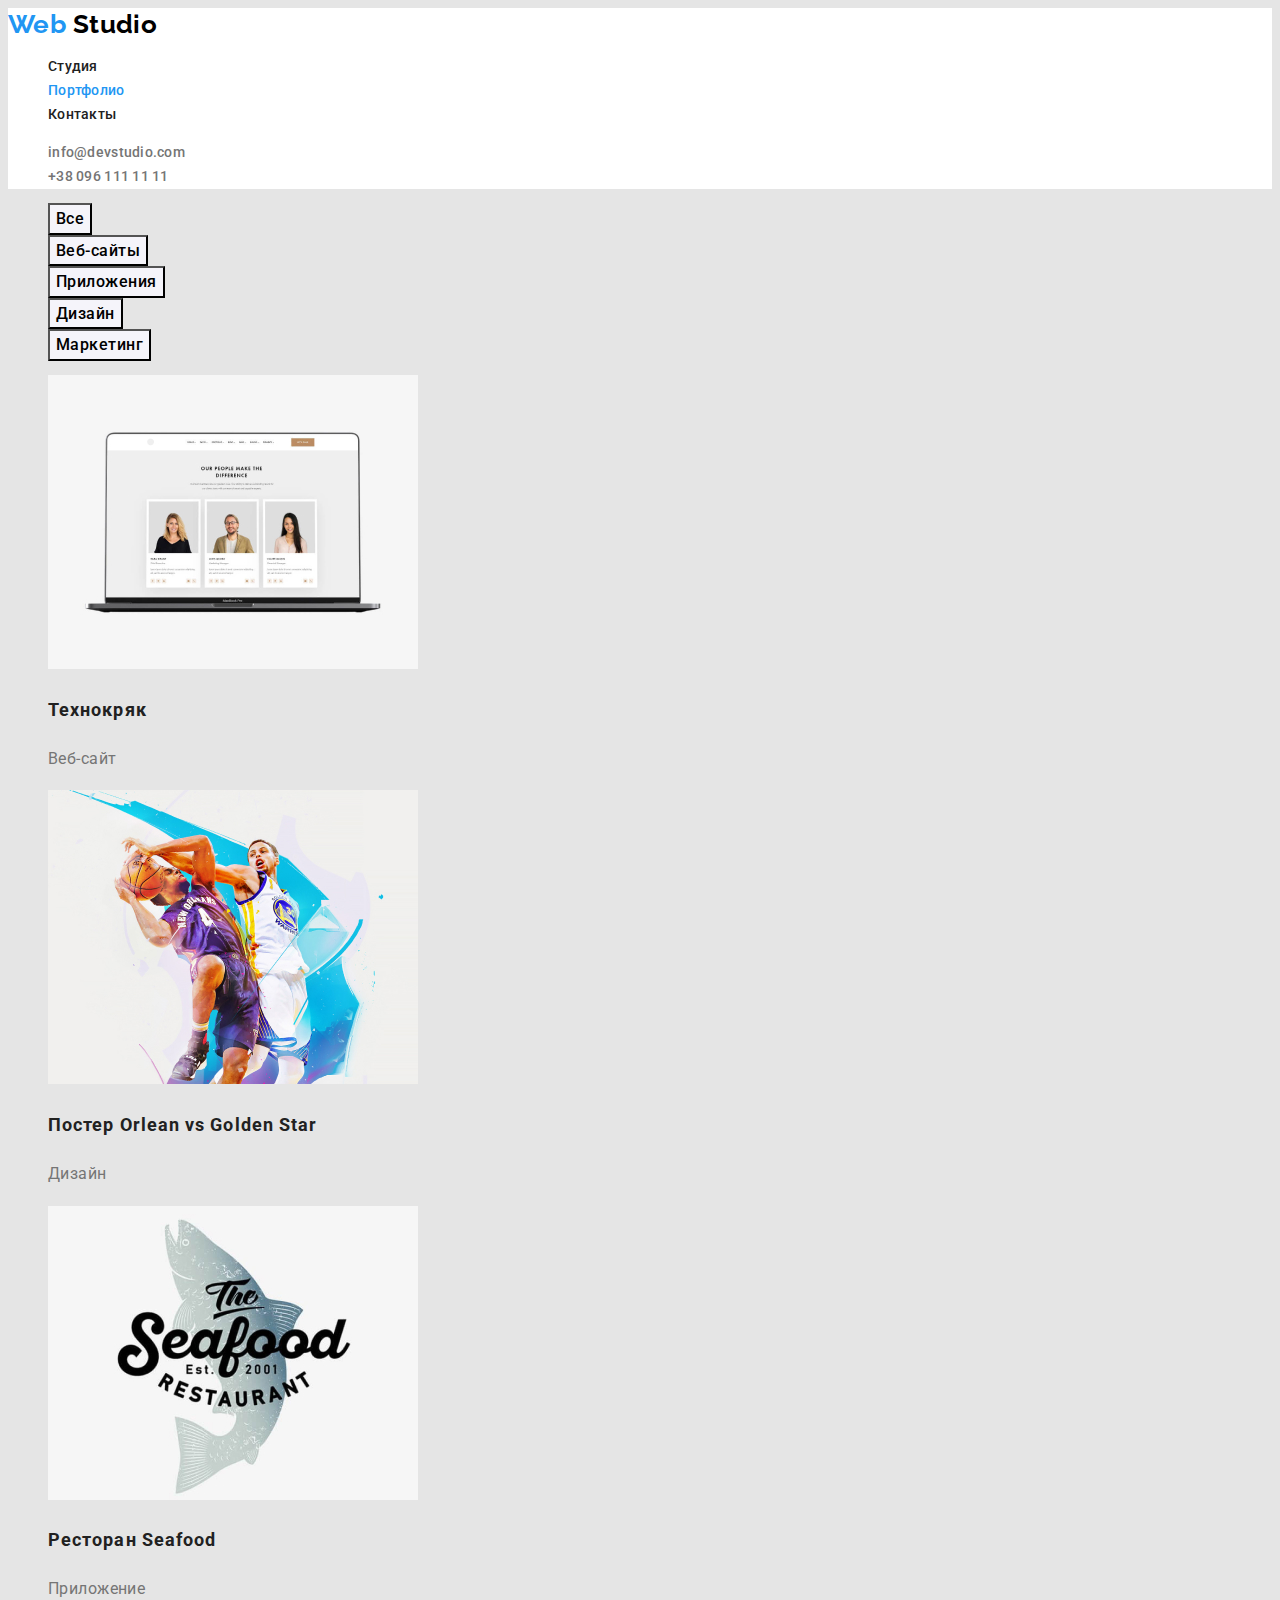
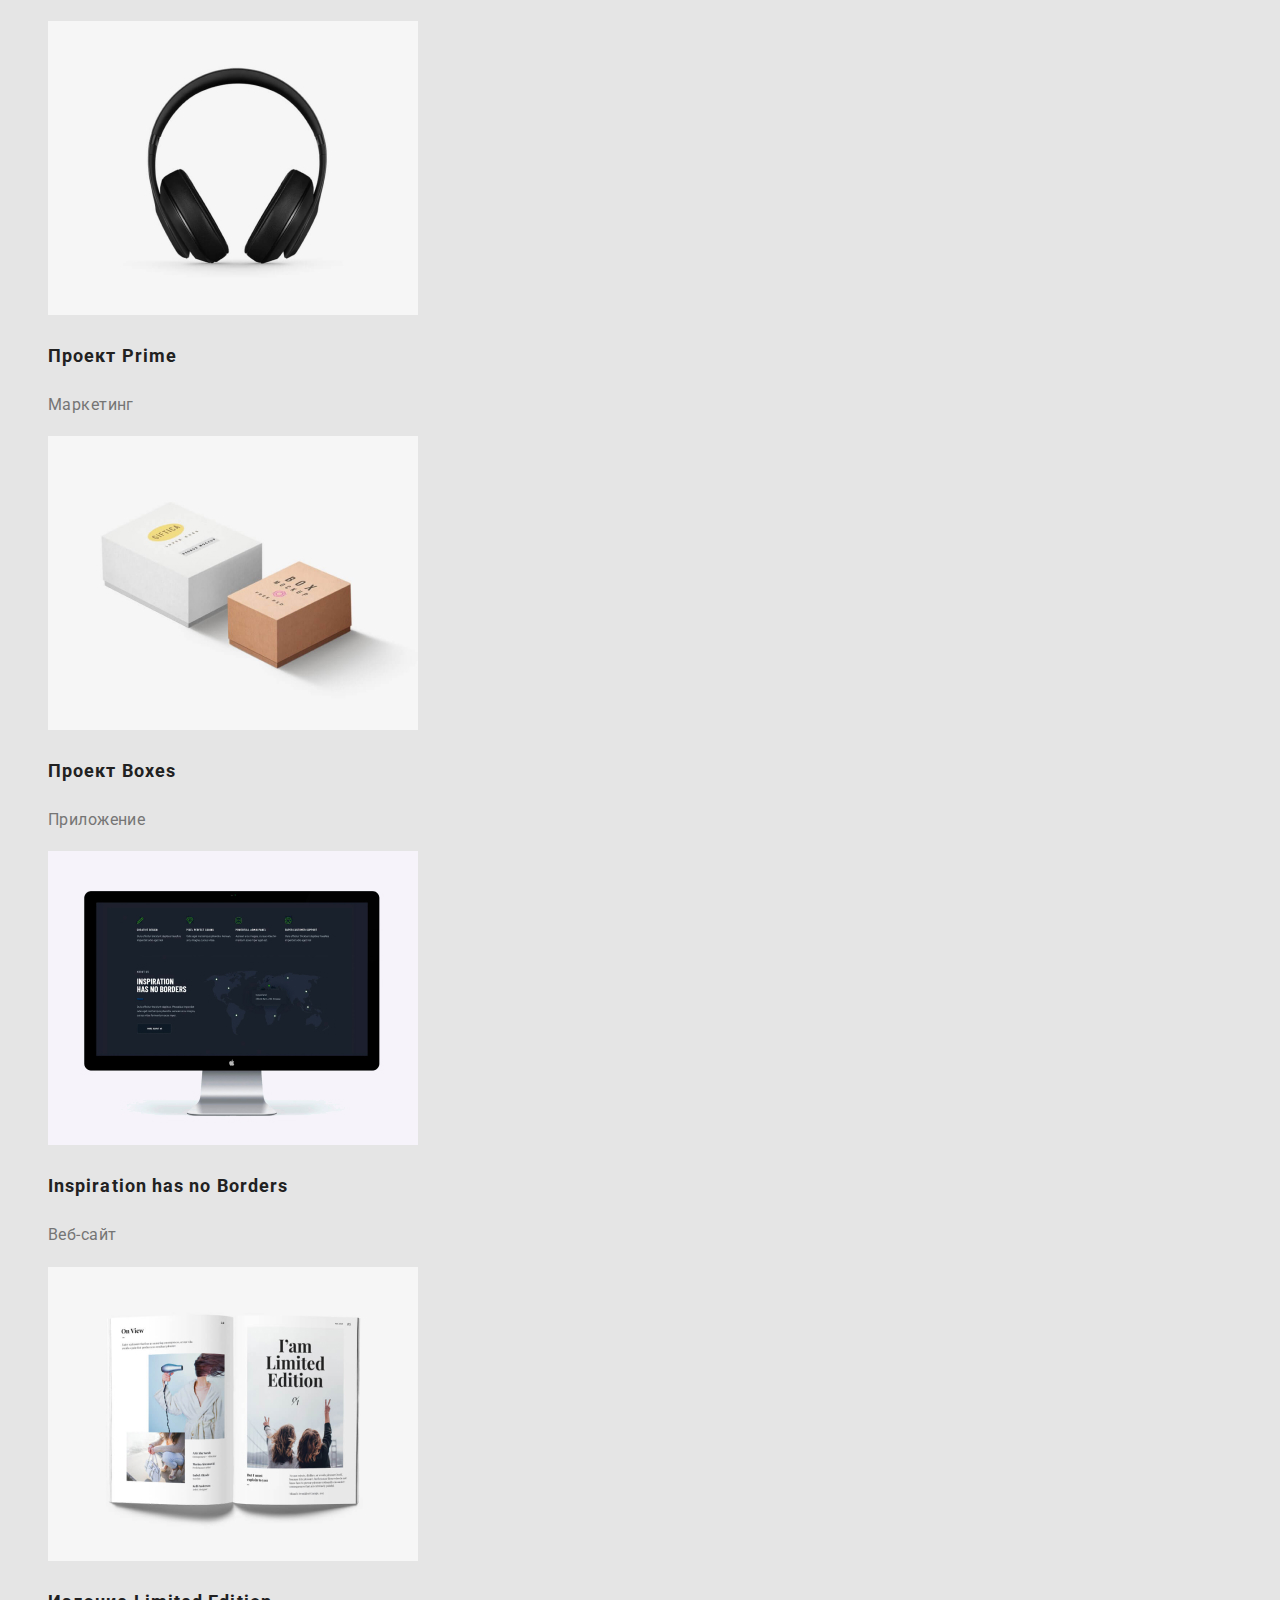
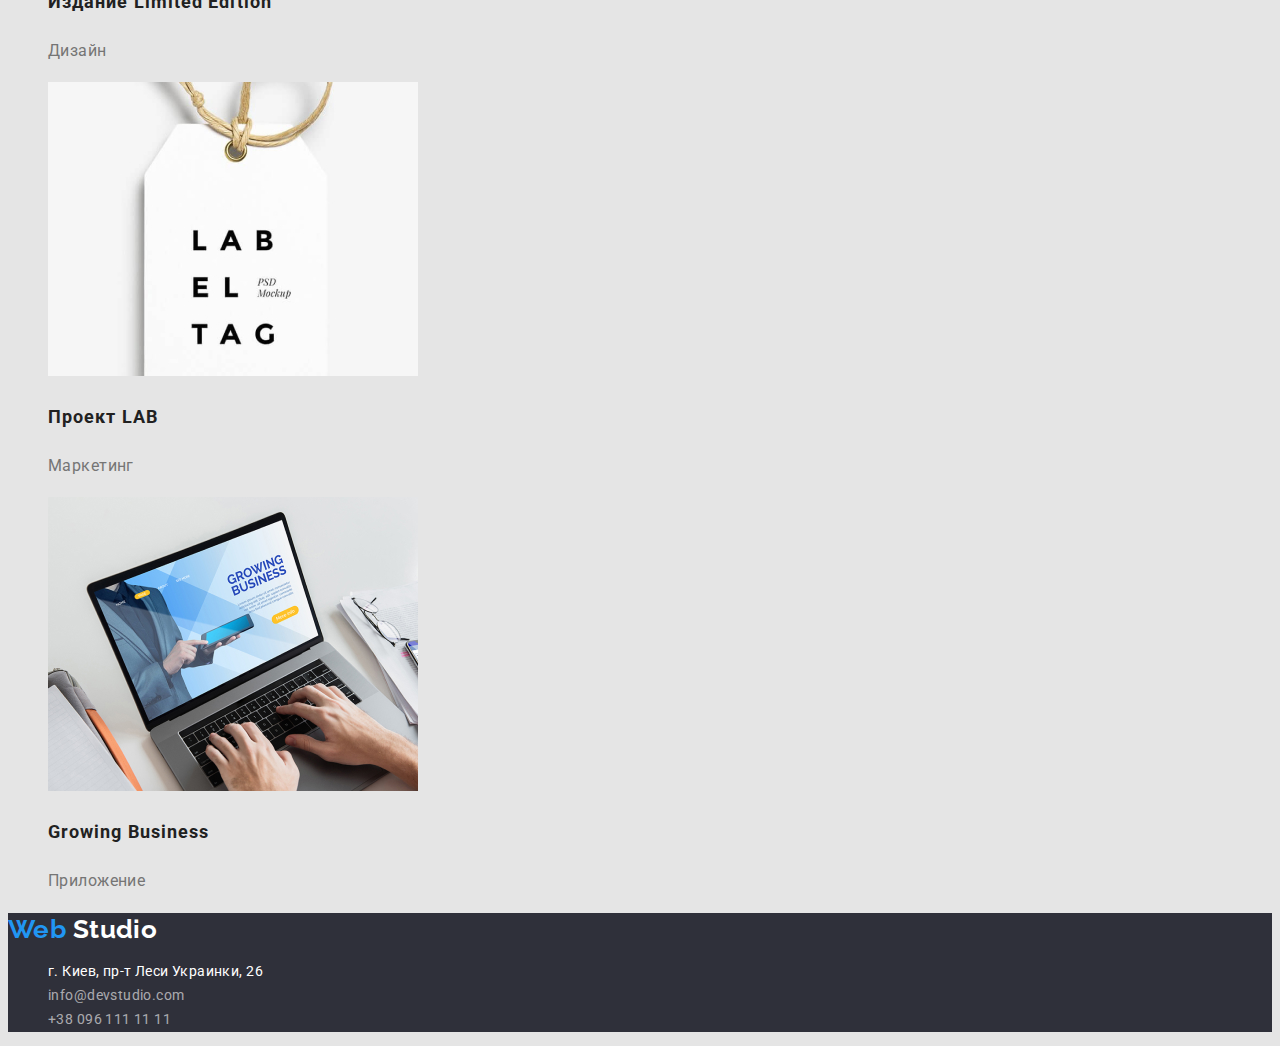
==== portfolio.html @ e6bb9df3 "Исходные файлы для начала выполнения дз" ====
<!DOCTYPE html>
<html lang="ru">

<head>
    <meta charset="UTF-8">
    <meta name="viewport" content="width=device-width, initial-scale=1.0">
    <title lang="en">The best WebStudio in Kiev</title>
    <link rel="preconnect" href="https://fonts.gstatic.com">
    <link href="https://fonts.googleapis.com/css2?family=Raleway:wght@700&family=Roboto:wght@400;500;700;900&display=swap"
        rel="stylesheet">
    <link rel="stylesheet" href="https://cdnjs.cloudflare.com/ajax/libs/modern-normalize/1.0.0/modern-normalize.css"
        integrity="sha512-Zx6MlUMKSVJoQ+83OwhdILe8cSEsCzfqThJd7J/VA2UrK6Ctj85p+xzqfyuNXE5B1k25uUdmJ2OzItbBy9GHAQ=="
        crossorigin="anonymous" />
    <link rel="stylesheet" href="./css/styles.css">
</head>

<body>

    <!--HEADER-->

    <header class="header">
        <nav>
            <a href="/" class="logo link">
                <span class="first-part">Web</span>
                <span class="second-part">Studio</span>
            </a>
            <ul class="site-nav">
                <li>
                    <a href="./index.html" class="link">Студия</a>
                </li>
                <li>
                    <a href="./portfolio.html" class="link current">Портфолио</a>
                </li>
                <li>
                    <a href="#" class="link">Контакты</a>
                </li>
            </ul>
        </nav>
        <ul class="contact">
            <li>
                <a href="mailto:info@devstudio.com" class="link">info@devstudio.com</a>
            </li>
            <li>
                <a href="tel:+380961111111" class="link">+38 096 111 11 11</a>
            </li>
        </ul>
    </header>
   
    <main>

     <!--EXAMPLES OF WORKS-->

     <section>
         <h1 hidden>Контент страницы Портфолио</h1>
         <ul>
             <li>
                 <button type="button" class="portfolio-button">Все</button>
             </li>
             <li>
                 <button type="button" class="portfolio-button">Веб-сайты</button>
             </li>
             <li>
                 <button type="button" class="portfolio-button">Приложения</button>
             </li>
             <li>
                 <button type="button" class="portfolio-button">Дизайн</button>
             </li>
             <li>
                 <button type="button" class="portfolio-button">Маркетинг</button>
             </li>
          </ul>

          <ul class="examples">
              <li>
                  <a href="#" class="link">
                     <img src="./images/portfolio/tehno.jpg" alt="На экране ноутбука открыта страница сайта" width="370" height="294">
                     <h2 class="title">Технокряк</h2>
                     <p class="text">Веб-сайт</p>
                  </a>
              </li>
              <li>
                  <a href="#" class="link">
                      <img src="./images/portfolio/poster.jpg" alt="Два баскетболиста с мячем" width="370" height="294">
                      <h2 class="title">Постер <span lang="en">Orlean vs Golden Star</span></h2>
                      <p class="text">Дизайн</p>
                  </a>
              </li>
              <li>
                  <a href="#" class="link">
                      <img src="./images/portfolio/seafood.jpg" alt="Логотип ресторана" width="370" height="294">
                      <h2 class="title">Ресторан <span lang="en">Seafood</span></h2>
                      <p class="text">Приложение</p>
                  </a>
              </li>
              <li>
                  <a href="#" class="link">
                      <img src="./images/portfolio/prime.jpg" alt="Черные наушники" width="370" height="294">
                      <h2 class="title">Проект <span lang="en">Prime</span></h2>
                      <p class="text">Маркетинг</p>
                  </a>
              </li>
              <li>
                  <a href="#" class="link">
                      <img src="./images/portfolio/boxes.jpg" alt="Две коробки разного размера" width="370" height="294">
                      <h2 class="title">Проект <span lang="en">Boxes</span></h2>
                      <p class="text">Приложение</p>
                  </a>
              </li>
              <li>
                  <a href="#" class="link">
                    <img src="./images/portfolio/inspir-nobor.jpg" alt="На экране монитора открыта страница сайта" width="370" height="294">
                    <h2 lang="en" class="title">Inspiration has no Borders</h2>
                    <p class="text">Веб-сайт</p>
                  </a>
              </li>
              <li>
                  <a href="#" class="link">
                    <img src="./images/portfolio/lm-edition.jpg" alt="Открытая книга" width="370" height="294">
                    <h2 class="title">Издание <span lang="en">Limited Edition</span></h2>
                    <p class="text">Дизайн</p>
                  </a>
              </li>
              <li>
                  <a href="#" class="link">
                    <img src="./images/portfolio/lab.jpg" alt="Этикетка с логотипом проекта" width="370" height="294">
                    <h2 class="title">Проект <span lang="en">LAB</span></h2>
                    <p class="text">Маркетинг</p>
                  </a>
              </li>
              <li>
                  <a href="#" class="link">
                    <img src="./images/portfolio/business.jpg" alt="Пользователь печатает на клавиатуре ноутбука" width="370" height="294">
                    <h2 lang="en" class="title">Growing Business</h2>
                    <p class="text">Приложение</p>
                  </a>
              </li>
          </ul>

     </section>


    </main>

    <!--FOOTER-->
    
    <footer class="footer">
        <a href="/" class=" logo link">
            <span class="first-part">Web</span>
            <span class="next-part">Studio</span>
        </a>
        <address class="address">
            <ul>
                <li>
                    <a href="https://goo.gl/maps/WTgyZvrTrNzQexLp6" target="_blank" class="link address">г. Киев, пр-т Леси
                        Украинки, 26</a>
                </li>
                <li>
                    <a href="mailto:info@devstudio.com" class="link mail">info@devstudio.com</a>
                </li>
                <li>
                    <a href="tel:+380961111111" class="link tel">+38 096 111 11 11</a>
                </li>
            </ul>
        </address>
    </footer>
    
    </body>
    
    </html>
---- css/styles.css ----
/*Палитра цветов*/
/* цвет шрифта логотипа - color: #000000; #2196F3; #FFFFFF;*/
/*основной цвет шрифта - color: #757575;*/
/*основной цвет заголовков(h2,h3) - color: #212121;*/
/*основной цвет заголовков(h1) - color: #FFFFFF;*/
/*основной цвет акцента- color: #2196F3;*/
/* цвет фона header - color: #FFFFFF;*/
/* цвет фона hero, footer - color: #2F303A;*/
/* цвет фона main - color: #E5E5E5; #F5F4FA;*/

/*Шрифты*/
/*Основной шрифт - Roboto, font-weight: 400;*/
/*Шрифт для h1 - Roboto, font-weight: 900;*/
/*Шрифт для h2, button - Roboto, font-weight: 700;*/
/*Шрифт для h3 - Roboto, font-weight: 500;*/
/*Шрифт для logo - Raleway, font-weight: 700;*/
/*Шрифт для .site-nav, .contact - Roboto, font-weight: 500;*/


:root {
    --primary-text-color: #757575;
    --primary-text-title: #212121;
    --accent-color: #2196F3;
    --primary-white-color: #FFFFFF;
    --hero-background-color: #2F303A;
    --main-background-color: #E5E5E5;
    --primary-logo-color: #000000;
    --second-main-background: #F5F4FA;
    --primary-font: Roboto, sans-serif;
    --logo-font: Raleway, sans-serif;
}

/* body */

body {
    background-color: var(--main-background-color);
    color: var(--primary-text-color);
    font-family: var(--primary-font);
    font-size: 14px;
    line-height: 1.714;
    letter-spacing: 0.03em;
}

ul {
    list-style: none;
}

.link {
    text-decoration: none;
}

/*index.html*/


/*Стили для header  и  footer*/

.header {
    background-color: var(--primary-white-color);
}

.logo {
    font-family: var(--logo-font);
    font-weight: 700;
    font-size: 26px;
    line-height: 1.231;
}

.logo:hover,
.logo:focus {
    cursor: pointer;
}

.first-part {
    color: var(--accent-color);
}

.second-part {
    color: var(--primary-logo-color);
} 

.site-nav .link {
    color: var(--primary-text-title);
    font-weight: 500;
    line-height: 1.14;
    letter-spacing: 0.02em;
}

.site-nav .link:focus,
.site-nav .link:hover {
    color: var(--accent-color);
}

.site-nav .link.current {
    color: var(--accent-color);
}

.contact .link {
    color: var(--primary-text-color);
    font-weight: 500;
    line-height: 1.14;
    letter-spacing: 0.02em;
}

.contact .link:focus,
.contact .link:hover {
    color: var(--accent-color);
}

/*HERO*/

.hero {
    background-color: var(--hero-background-color);
}
.hero .title {
    color: var(--primary-white-color);
    text-transform: uppercase;
    font-weight: 900;
    font-size: 44px;
    line-height: 1.4;
    text-align: center;
    letter-spacing: 0.06em;
}

.button {
    color: var(--primary-white-color);
    background-color: var(--accent-color);
    font-family: inherit;
    font-weight: 700;
    font-size: 16px;
    line-height: 1.9;
    letter-spacing: 0.06em;
}

.button:hover,
.button:focus {
    cursor: pointer;
}

/*ADVANTAGES*/

.advantages .title {
    color: var(--primary-text-title);
    text-transform: uppercase;
    font-weight: 700;
    font-size: 14px;
    line-height: 1.14;
}

.advantages .text {
    font-weight: 400;
}

/*ACTIVITIES*/

.section .title {
    color: var(--primary-text-title);
    font-weight: 700;
    font-size: 36px;
    line-height: 1.2;
    text-align: center;
}

/*OUR TEAM*/

.our-team{
    background-color: var(--second-main-background);
}

.name {
    color: var(--primary-text-title);
    font-weight: 500;
    font-size: 16px;
    line-height: 1.2;
}

.job {
    font-weight: 400;
    font-size: 16px;
    line-height: 1.2;
}

/*FOOTER*/

.footer {
    background-color: var(--hero-background-color);
}

.next-part {
    color: var(--primary-white-color);
}

.address {
    font-style: normal;
}

.link.address {
    color: var(--primary-white-color);
    font-weight: 400;
}

.link.mail,
.link.tel {
    color: rgba(255, 255, 255, .6);
    font-weight: 400;
}

/*portfolio.html*/

/*filters*/

.portfolio-button {
    background-color: #F5F4FA;
    color: var(--primary-logo-color);
    font-family: inherit;
    font-weight: 500;
    font-size: 16px;
    line-height: 1.6;
    letter-spacing: 0.03em;
    cursor: pointer;
}

.portfolio-button:focus,
.portfolio-button:hover {
    color: var(--primary-white-color);
    background-color: var(--accent-color);
}

/*EXAMPLES OF WORKS*/

.examples .title {
    color: var(--primary-text-title);
    font-weight: 700;
    font-size: 18px;
    line-height: 2;
    letter-spacing: 0.06em;
}

.examples .text {
    color: var(--primary-text-color);
    font-weight: 400;
    font-size: 16px;
    line-height: 1.9;
}
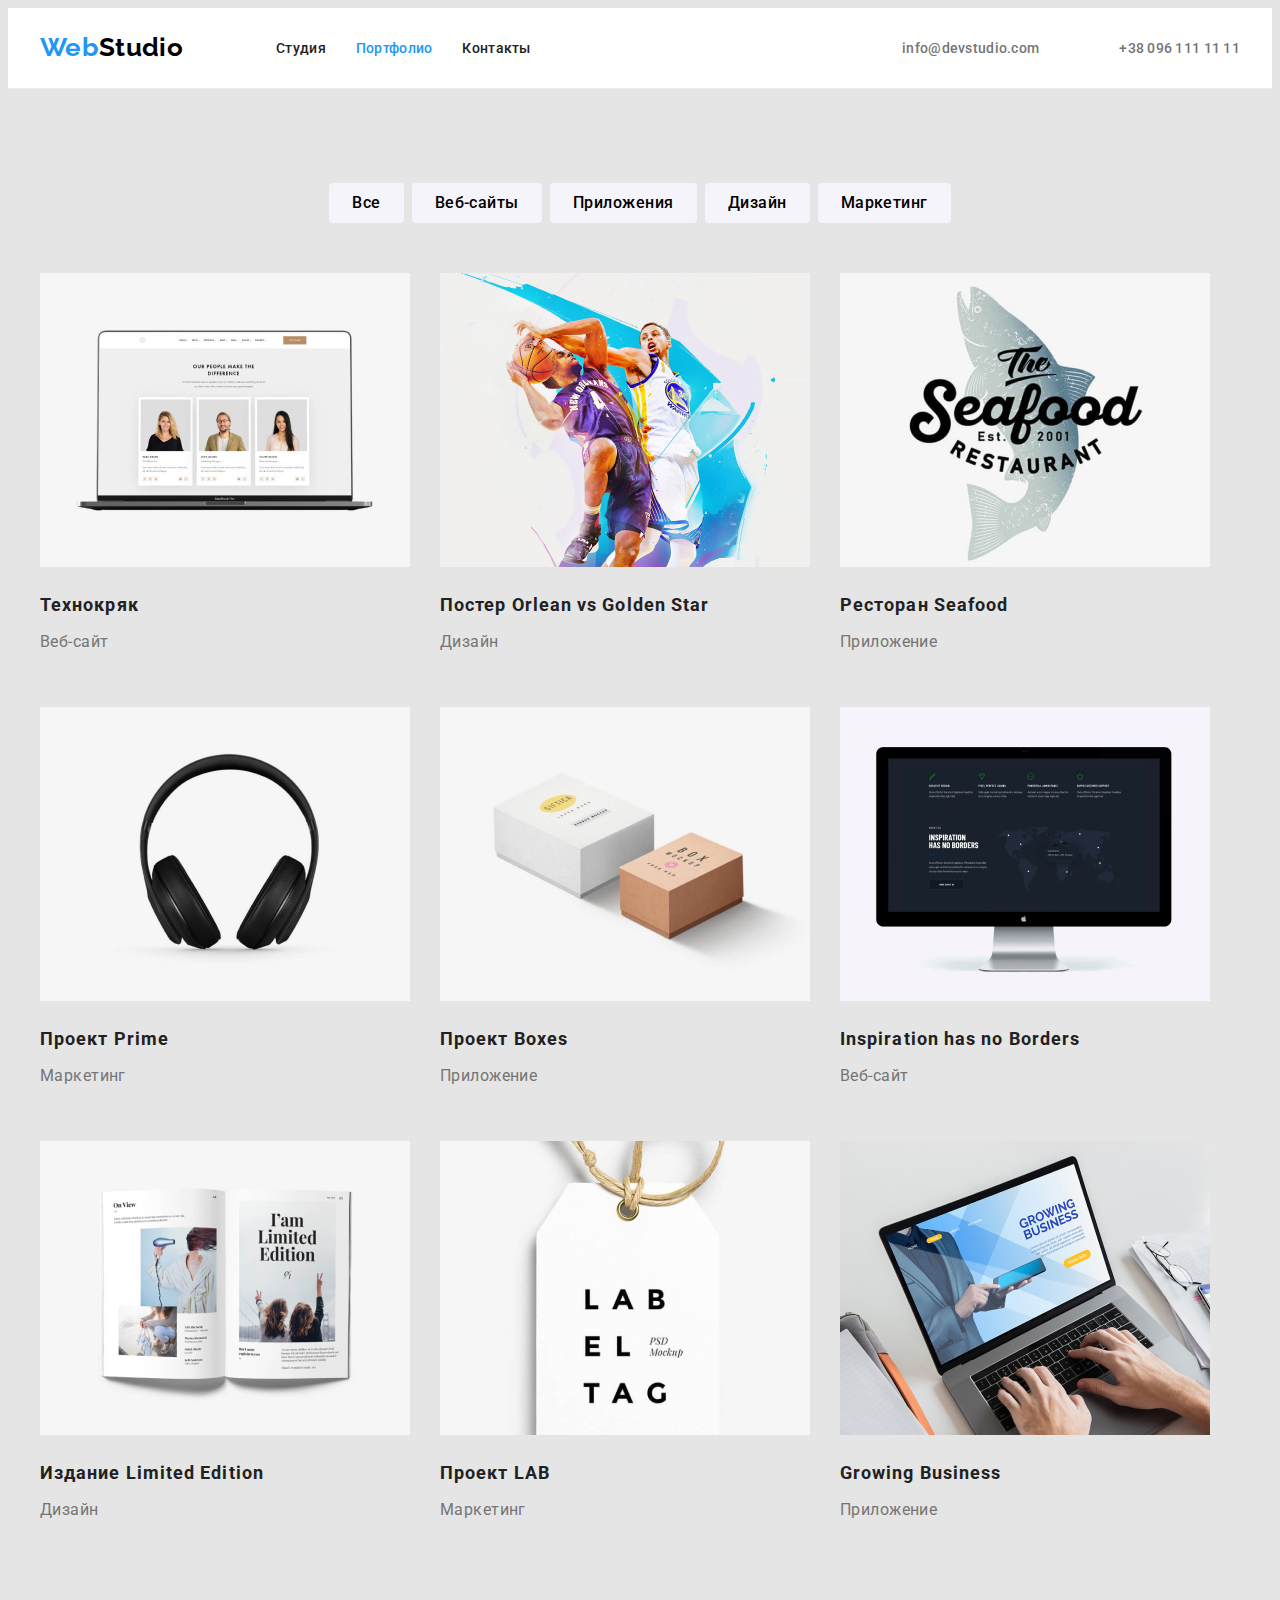
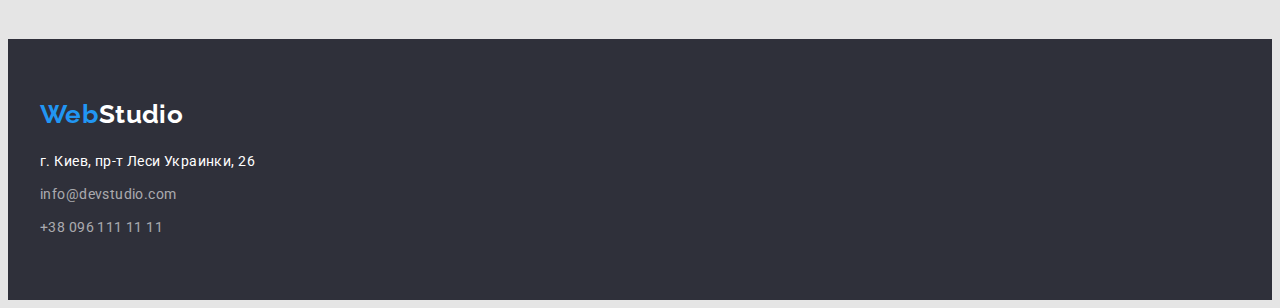
==== commit 7cc3f69a: "Готовая ДЗ №3" ====
--- a/portfolio.html
+++ b/portfolio.html
@@ -17,117 +17,120 @@
 <body>
 
     <!--HEADER-->
-
-    <header class="header">
-        <nav>
+ 
+    <header class="header portfolio">
+        <div class="container navigation">
+         <nav class="navigation">
             <a href="/" class="logo link">
                 <span class="first-part">Web</span>
                 <span class="second-part">Studio</span>
             </a>
-            <ul class="site-nav">
-                <li>
+            <ul class="site-nav list">
+                <li class="item">
                     <a href="./index.html" class="link">Студия</a>
                 </li>
-                <li>
+                <li class="item">
                     <a href="./portfolio.html" class="link current">Портфолио</a>
                 </li>
-                <li>
+                <li class="item">
                     <a href="#" class="link">Контакты</a>
                 </li>
             </ul>
         </nav>
-        <ul class="contact">
-            <li>
+        <ul class="contact list">
+            <li class="item">
                 <a href="mailto:info@devstudio.com" class="link">info@devstudio.com</a>
             </li>
-            <li>
+            <li class="item">
                 <a href="tel:+380961111111" class="link">+38 096 111 11 11</a>
             </li>
         </ul>
+        </div>
     </header>
    
     <main>
 
      <!--EXAMPLES OF WORKS-->
 
-     <section>
-         <h1 hidden>Контент страницы Портфолио</h1>
-         <ul>
-             <li>
+     <section class="section-padding">
+         <div class="container">
+         <h1 class="visually-hidden">Контент страницы Портфолио</h1>
+         <ul class="list filters-list">
+             <li class="item">
                  <button type="button" class="portfolio-button">Все</button>
              </li>
-             <li>
+             <li class="item">
                  <button type="button" class="portfolio-button">Веб-сайты</button>
              </li>
-             <li>
+             <li class="item">
                  <button type="button" class="portfolio-button">Приложения</button>
              </li>
-             <li>
+             <li class="item">
                  <button type="button" class="portfolio-button">Дизайн</button>
              </li>
-             <li>
+             <li class="item">
                  <button type="button" class="portfolio-button">Маркетинг</button>
              </li>
           </ul>
 
-          <ul class="examples">
-              <li>
+          <ul class="examples list">
+              <li class="collection-item">
                   <a href="#" class="link">
                      <img src="./images/portfolio/tehno.jpg" alt="На экране ноутбука открыта страница сайта" width="370" height="294">
                      <h2 class="title">Технокряк</h2>
                      <p class="text">Веб-сайт</p>
                   </a>
               </li>
-              <li>
+              <li class="collection-item">
                   <a href="#" class="link">
                       <img src="./images/portfolio/poster.jpg" alt="Два баскетболиста с мячем" width="370" height="294">
                       <h2 class="title">Постер <span lang="en">Orlean vs Golden Star</span></h2>
                       <p class="text">Дизайн</p>
                   </a>
               </li>
-              <li>
+              <li class="collection-item">
                   <a href="#" class="link">
                       <img src="./images/portfolio/seafood.jpg" alt="Логотип ресторана" width="370" height="294">
                       <h2 class="title">Ресторан <span lang="en">Seafood</span></h2>
                       <p class="text">Приложение</p>
                   </a>
               </li>
-              <li>
+              <li class="collection-item">
                   <a href="#" class="link">
                       <img src="./images/portfolio/prime.jpg" alt="Черные наушники" width="370" height="294">
                       <h2 class="title">Проект <span lang="en">Prime</span></h2>
                       <p class="text">Маркетинг</p>
                   </a>
               </li>
-              <li>
+              <li class="collection-item">
                   <a href="#" class="link">
                       <img src="./images/portfolio/boxes.jpg" alt="Две коробки разного размера" width="370" height="294">
                       <h2 class="title">Проект <span lang="en">Boxes</span></h2>
                       <p class="text">Приложение</p>
                   </a>
               </li>
-              <li>
+              <li class="collection-item">
                   <a href="#" class="link">
                     <img src="./images/portfolio/inspir-nobor.jpg" alt="На экране монитора открыта страница сайта" width="370" height="294">
                     <h2 lang="en" class="title">Inspiration has no Borders</h2>
                     <p class="text">Веб-сайт</p>
                   </a>
               </li>
-              <li>
+              <li class="collection-item">
                   <a href="#" class="link">
                     <img src="./images/portfolio/lm-edition.jpg" alt="Открытая книга" width="370" height="294">
                     <h2 class="title">Издание <span lang="en">Limited Edition</span></h2>
                     <p class="text">Дизайн</p>
                   </a>
               </li>
-              <li>
+              <li class="collection-item">
                   <a href="#" class="link">
                     <img src="./images/portfolio/lab.jpg" alt="Этикетка с логотипом проекта" width="370" height="294">
                     <h2 class="title">Проект <span lang="en">LAB</span></h2>
                     <p class="text">Маркетинг</p>
                   </a>
               </li>
-              <li>
+              <li class="collection-item">
                   <a href="#" class="link">
                     <img src="./images/portfolio/business.jpg" alt="Пользователь печатает на клавиатуре ноутбука" width="370" height="294">
                     <h2 lang="en" class="title">Growing Business</h2>
@@ -135,6 +138,7 @@
                   </a>
               </li>
           </ul>
+        </div>
 
      </section>
 
@@ -144,24 +148,26 @@
     <!--FOOTER-->
     
     <footer class="footer">
-        <a href="/" class=" logo link">
+        <div class="container">
+        <a href="/" class="logo link no-padding">
             <span class="first-part">Web</span>
             <span class="next-part">Studio</span>
         </a>
         <address class="address">
-            <ul>
-                <li>
+            <ul class="list">
+                <li class="address-list-item">
                     <a href="https://goo.gl/maps/WTgyZvrTrNzQexLp6" target="_blank" class="link address">г. Киев, пр-т Леси
                         Украинки, 26</a>
                 </li>
-                <li>
+                <li class="address-list-item">
                     <a href="mailto:info@devstudio.com" class="link mail">info@devstudio.com</a>
                 </li>
-                <li>
+                <li class="address-list-item">
                     <a href="tel:+380961111111" class="link tel">+38 096 111 11 11</a>
                 </li>
             </ul>
         </address>
+        </div>
     </footer>
     
     </body>
--- a/css/styles.css
+++ b/css/styles.css
@@ -1,3 +1,33 @@
+/* Сбросы стилей */
+h1,
+h2,
+h3,
+h4,
+h5,
+h6,
+p {
+    margin: 0;
+}
+
+ul,
+ol {
+    margin: 0;
+    padding: 0;
+}
+
+img {
+    display: block;
+}
+
+.link {
+    text-decoration: none;
+}
+
+.list {
+    list-style: none;
+}
+
+
 /*Палитра цветов*/
 /* цвет шрифта логотипа - color: #000000; #2196F3; #FFFFFF;*/
 /*основной цвет шрифта - color: #757575;*/
@@ -41,16 +71,20 @@
     letter-spacing: 0.03em;
 }
 
-ul {
-    list-style: none;
-}
-
-.link {
-    text-decoration: none;
-}
-
 /*index.html*/
 
+/*Скрытые загаловки*/
+
+.visually-hidden {
+position: absolute !important;
+clip: rect(1px 1px 1px 1px); /* IE6, IE7 */
+clip: rect(1px, 1px, 1px, 1px);
+padding: 0 !important;
+border: 0 !important;
+height: 1px !important;
+width: 1px !important;
+overflow: hidden;
+}
 
 /*Стили для header  и  footer*/
 
@@ -58,11 +92,19 @@
     background-color: var(--primary-white-color);
 }
 
+.navigation {
+    display: flex;
+}
+
 .logo {
+    display: block;
+    padding-top: 24px;
+    padding-bottom: 25px;
+    margin-right: 93px;
     font-family: var(--logo-font);
     font-weight: 700;
-    font-size: 26px;
-    line-height: 1.231;
+    font-size: 0;
+    line-height: 1.192;
 }
 
 .logo:hover,
@@ -72,17 +114,32 @@
 
 .first-part {
     color: var(--accent-color);
+    font-size: 26px;
 }
 
 .second-part {
     color: var(--primary-logo-color);
+    font-size: 26px;
 } 
 
-.site-nav .link {
+.site-nav {
+    display: flex;
+}
+
+.site-nav .link {  
+    display: block;
+    padding-top: 32px;
+    padding-bottom: 32px;
+
     color: var(--primary-text-title);
+
     font-weight: 500;
-    line-height: 1.14;
+    line-height: 1.143;
     letter-spacing: 0.02em;
+}
+
+.site-nav .item:not(:last-child) {
+    margin-right: 50px;
 }
 
 .site-nav .link:focus,
@@ -94,10 +151,22 @@
     color: var(--accent-color);
 }
 
+.contact {
+    display: flex;
+    margin-left: auto;
+}
+
+.contact .item + .item{
+    margin-left: 50px;
+}
+
 .contact .link {
+    display: block;
+    padding-top: 32px;
+    padding-bottom: 32px;
     color: var(--primary-text-color);
     font-weight: 500;
-    line-height: 1.14;
+    line-height: 1.143;
     letter-spacing: 0.02em;
 }
 
@@ -106,29 +175,50 @@
     color: var(--accent-color);
 }
 
+.container {
+    /*display: flex;*/
+    align-items: center;
+    margin-left: auto;
+    margin-right: auto;
+    padding-left: 15px;
+    padding-right: 15px;
+    width: 1200px;
+}
+
+
 /*HERO*/
 
 .hero {
+    padding-top: 200px;
+    padding-bottom: 200px;
     background-color: var(--hero-background-color);
+    text-align: center;
 }
 .hero .title {
+    margin-bottom: 30px;
     color: var(--primary-white-color);
     text-transform: uppercase;
     font-weight: 900;
     font-size: 44px;
-    line-height: 1.4;
+    line-height: 1.364;
     text-align: center;
     letter-spacing: 0.06em;
 }
 
 .button {
+    display: inline-block;
+    padding: 10px 32px;
+    border-radius: 4px;
+    min-width: 200px;
+    border: 1px solid transparent;
     color: var(--primary-white-color);
     background-color: var(--accent-color);
     font-family: inherit;
     font-weight: 700;
     font-size: 16px;
-    line-height: 1.9;
+    line-height: 1.875;
     letter-spacing: 0.06em;
+    text-align: center;
 }
 
 .button:hover,
@@ -136,27 +226,50 @@
     cursor: pointer;
 }
 
+/*Padding для секций*/
+
+.section-padding {
+    padding-top: 94px;
+    padding-bottom: 94px;
+}
+
 /*ADVANTAGES*/
 
+.section-list {
+    display: flex;
+}
+
 .advantages .title {
+    margin-bottom: 10px;
     color: var(--primary-text-title);
     text-transform: uppercase;
     font-weight: 700;
     font-size: 14px;
-    line-height: 1.14;
+    line-height: 1.143;
 }
 
 .advantages .text {
     font-weight: 400;
 }
 
+/*Margin в списках*/
+
+.list .item:not(:last-child) {
+    margin-right: 30px;
+}
+
 /*ACTIVITIES*/
 
+.section.activities {
+    padding-bottom: 94px;
+}
+
 .section .title {
+    margin-bottom: 50px;
     color: var(--primary-text-title);
     font-weight: 700;
     font-size: 36px;
-    line-height: 1.2;
+    line-height: 1.167;
     text-align: center;
 }
 
@@ -167,26 +280,40 @@
 }
 
 .name {
+    margin-top: 30px;
+    margin-bottom: 10px;
     color: var(--primary-text-title);
     font-weight: 500;
     font-size: 16px;
-    line-height: 1.2;
+    line-height: 1.188;
+    text-align: center;
 }
 
 .job {
+    margin-bottom: 30px;
     font-weight: 400;
     font-size: 16px;
-    line-height: 1.2;
+    line-height: 1.188;
+    text-align: center;
 }
 
 /*FOOTER*/
 
 .footer {
+    padding-top: 60px;
+    padding-bottom: 60px;
     background-color: var(--hero-background-color);
+}
+
+.no-padding {
+    padding: 0;
+    margin-right: 0;
+    margin-bottom: 20px;
 }
 
 .next-part {
     color: var(--primary-white-color);
+    font-size: 26px;
 }
 
 .address {
@@ -204,18 +331,36 @@
     font-weight: 400;
 }
 
+/*Margin в списке footer*/
+
+.list .address-list-item:not(:last-child) {
+    margin-bottom: 9px;
+}
+
 /*portfolio.html*/
 
+/*Header*/
+
+.header.portfolio {
+    border-bottom: 1px solid #ECECEC;
+}
+
 /*filters*/
 
 .portfolio-button {
+    display: inline-block;
+    padding: 6px 22px;
+    border-radius: 4px;
+    min-width: 73px;
+    border: 1px solid transparent;
     background-color: #F5F4FA;
     color: var(--primary-logo-color);
     font-family: inherit;
     font-weight: 500;
     font-size: 16px;
-    line-height: 1.6;
+    line-height: 1.625;
     letter-spacing: 0.03em;
+    text-align: center;
     cursor: pointer;
 }
 
@@ -223,11 +368,38 @@
 .portfolio-button:hover {
     color: var(--primary-white-color);
     background-color: var(--accent-color);
+    cursor: pointer;  
+    outline: none; 
+}
+
+
+.filters-list .item:not(:last-child) {
+    margin-right: 8px;
+}
+
+.filters-list {
+    display: flex;
+    margin-bottom: 50px;
+    justify-content: center;
 }
 
 /*EXAMPLES OF WORKS*/
 
+.examples {
+    display: flex;
+    flex-wrap: wrap;
+}
+.examples .collection-item:not(:nth-child(3n)) {
+    margin-right: 30px;
+}
+
+.examples .collection-item:not(:nth-last-child(-n+3)) {
+    margin-bottom: 30px;
+}
+
 .examples .title {
+    margin-top: 20px;
+    margin-bottom: 4px;
     color: var(--primary-text-title);
     font-weight: 700;
     font-size: 18px;
@@ -236,8 +408,9 @@
 }
 
 .examples .text {
+    margin-bottom: 20px;
     color: var(--primary-text-color);
     font-weight: 400;
     font-size: 16px;
-    line-height: 1.9;
-}
+    line-height: 1.875;
+}
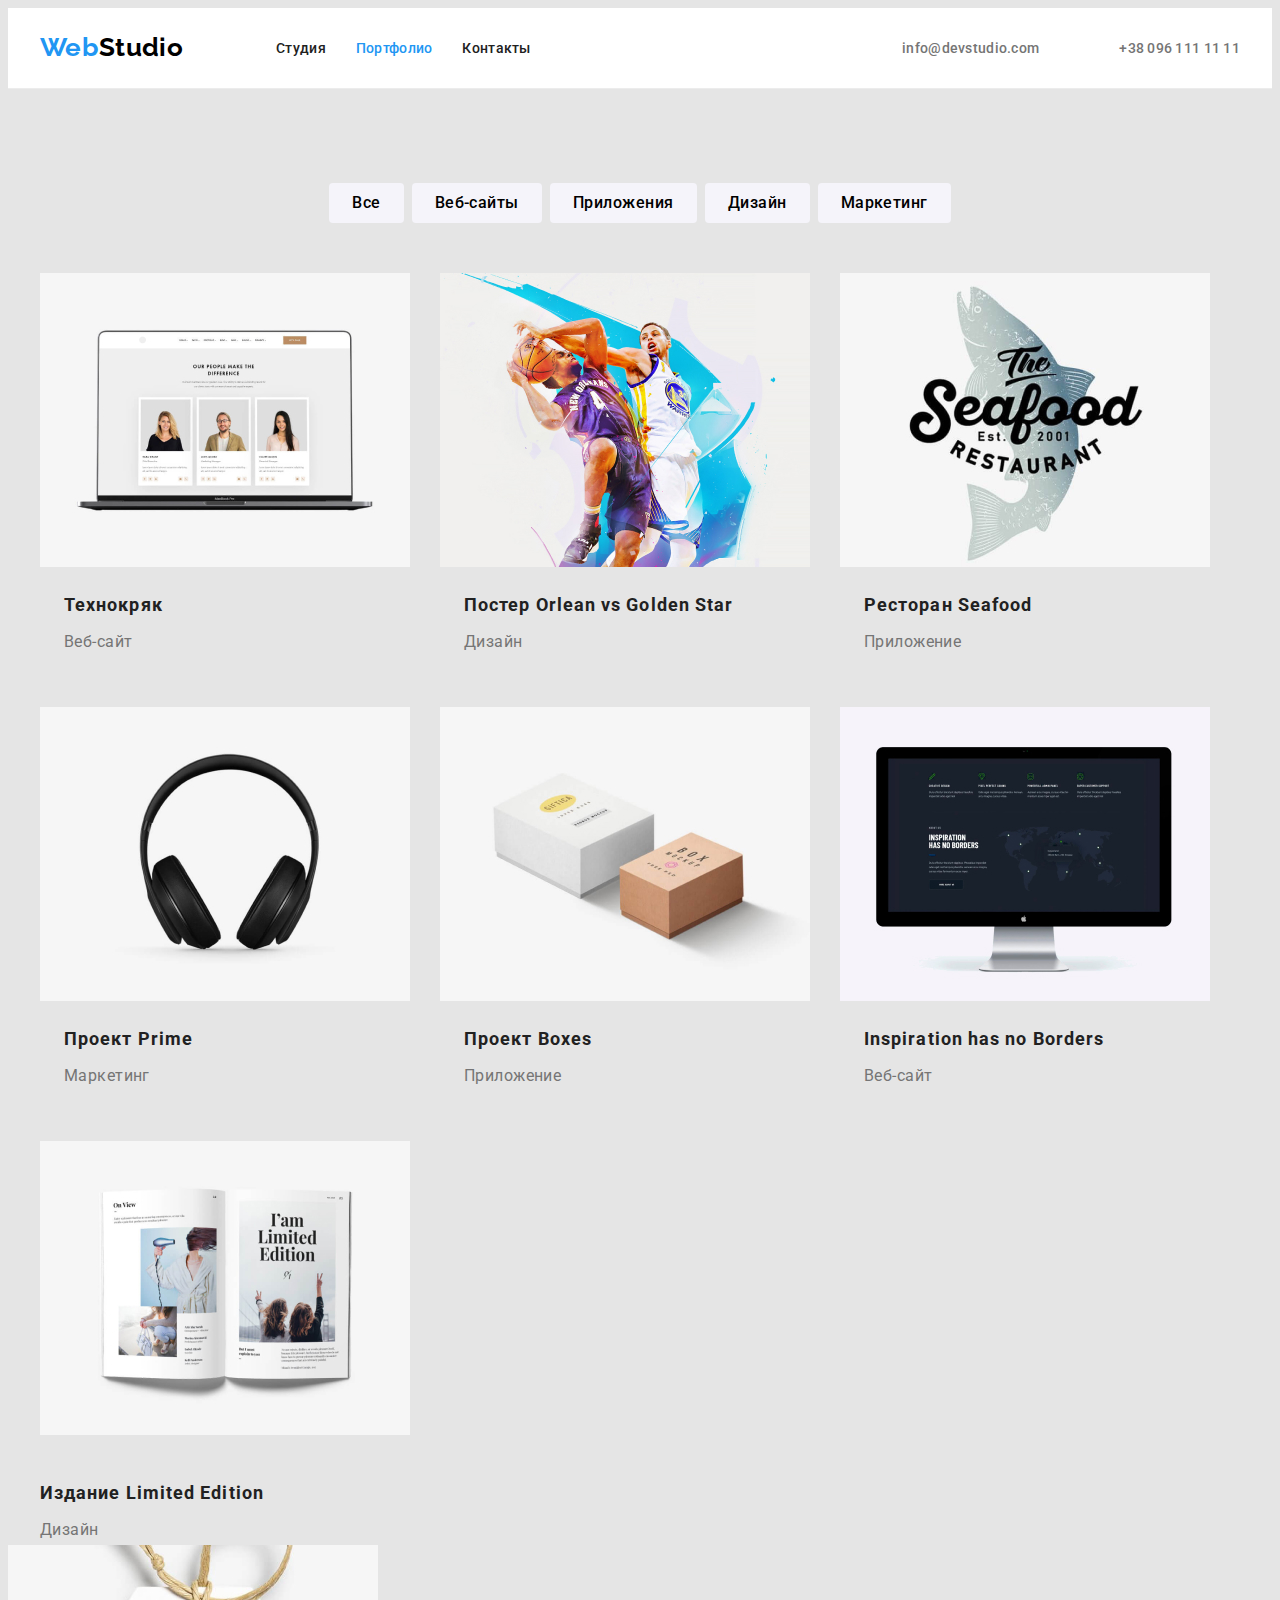
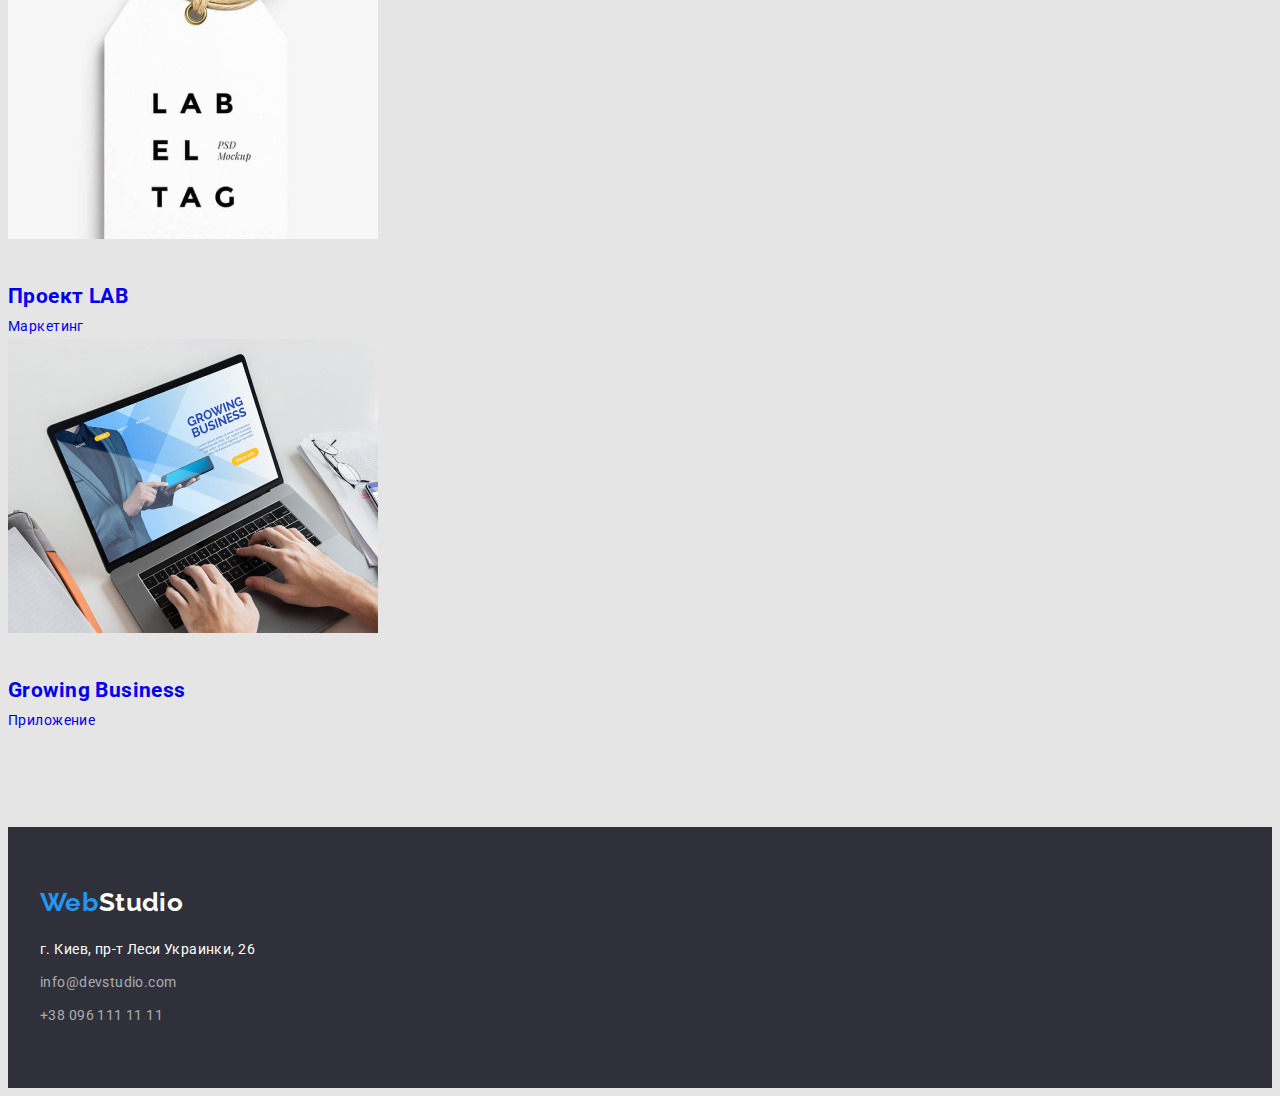
==== commit ea6f7465: "Исправленое портфолио" ====
--- a/portfolio.html
+++ b/portfolio.html
@@ -77,64 +77,82 @@
               <li class="collection-item">
                   <a href="#" class="link">
                      <img src="./images/portfolio/tehno.jpg" alt="На экране ноутбука открыта страница сайта" width="370" height="294">
+                     <div class="examples-description">
                      <h2 class="title">Технокряк</h2>
                      <p class="text">Веб-сайт</p>
+                    </div>
                   </a>
               </li>
               <li class="collection-item">
                   <a href="#" class="link">
                       <img src="./images/portfolio/poster.jpg" alt="Два баскетболиста с мячем" width="370" height="294">
+                    <div class="examples-description">
                       <h2 class="title">Постер <span lang="en">Orlean vs Golden Star</span></h2>
                       <p class="text">Дизайн</p>
+                    </div>
                   </a>
               </li>
               <li class="collection-item">
                   <a href="#" class="link">
                       <img src="./images/portfolio/seafood.jpg" alt="Логотип ресторана" width="370" height="294">
+                    <div class="examples-description">
                       <h2 class="title">Ресторан <span lang="en">Seafood</span></h2>
                       <p class="text">Приложение</p>
+                    </div>
                   </a>
               </li>
               <li class="collection-item">
                   <a href="#" class="link">
                       <img src="./images/portfolio/prime.jpg" alt="Черные наушники" width="370" height="294">
+                    <div class="examples-description">
                       <h2 class="title">Проект <span lang="en">Prime</span></h2>
                       <p class="text">Маркетинг</p>
+                    </div>
                   </a>
               </li>
               <li class="collection-item">
                   <a href="#" class="link">
                       <img src="./images/portfolio/boxes.jpg" alt="Две коробки разного размера" width="370" height="294">
+                      <div class="examples-description">
                       <h2 class="title">Проект <span lang="en">Boxes</span></h2>
                       <p class="text">Приложение</p>
+                    </div>
                   </a>
               </li>
               <li class="collection-item">
                   <a href="#" class="link">
                     <img src="./images/portfolio/inspir-nobor.jpg" alt="На экране монитора открыта страница сайта" width="370" height="294">
+                    <div class="examples-description">
                     <h2 lang="en" class="title">Inspiration has no Borders</h2>
                     <p class="text">Веб-сайт</p>
+                    </div>
                   </a>
               </li>
               <li class="collection-item">
                   <a href="#" class="link">
                     <img src="./images/portfolio/lm-edition.jpg" alt="Открытая книга" width="370" height="294">
+                     <div class="examples-description"></div>
                     <h2 class="title">Издание <span lang="en">Limited Edition</span></h2>
                     <p class="text">Дизайн</p>
+                    </div>
                   </a>
               </li>
               <li class="collection-item">
                   <a href="#" class="link">
                     <img src="./images/portfolio/lab.jpg" alt="Этикетка с логотипом проекта" width="370" height="294">
+                     <div class="examples-description"></div>
                     <h2 class="title">Проект <span lang="en">LAB</span></h2>
                     <p class="text">Маркетинг</p>
+                    </div>
                   </a>
               </li>
               <li class="collection-item">
                   <a href="#" class="link">
                     <img src="./images/portfolio/business.jpg" alt="Пользователь печатает на клавиатуре ноутбука" width="370" height="294">
+                     <div class="examples-description"></div>
                     <h2 lang="en" class="title">Growing Business</h2>
                     <p class="text">Приложение</p>
+                    </div>
                   </a>
               </li>
           </ul>
--- a/css/styles.css
+++ b/css/styles.css
@@ -398,7 +398,6 @@
 }
 
 .examples .title {
-    margin-top: 20px;
     margin-bottom: 4px;
     color: var(--primary-text-title);
     font-weight: 700;
@@ -408,9 +407,12 @@
 }
 
 .examples .text {
-    margin-bottom: 20px;
     color: var(--primary-text-color);
     font-weight: 400;
     font-size: 16px;
     line-height: 1.875;
 }
+
+.examples-description {
+    padding: 20px 24px;
+}
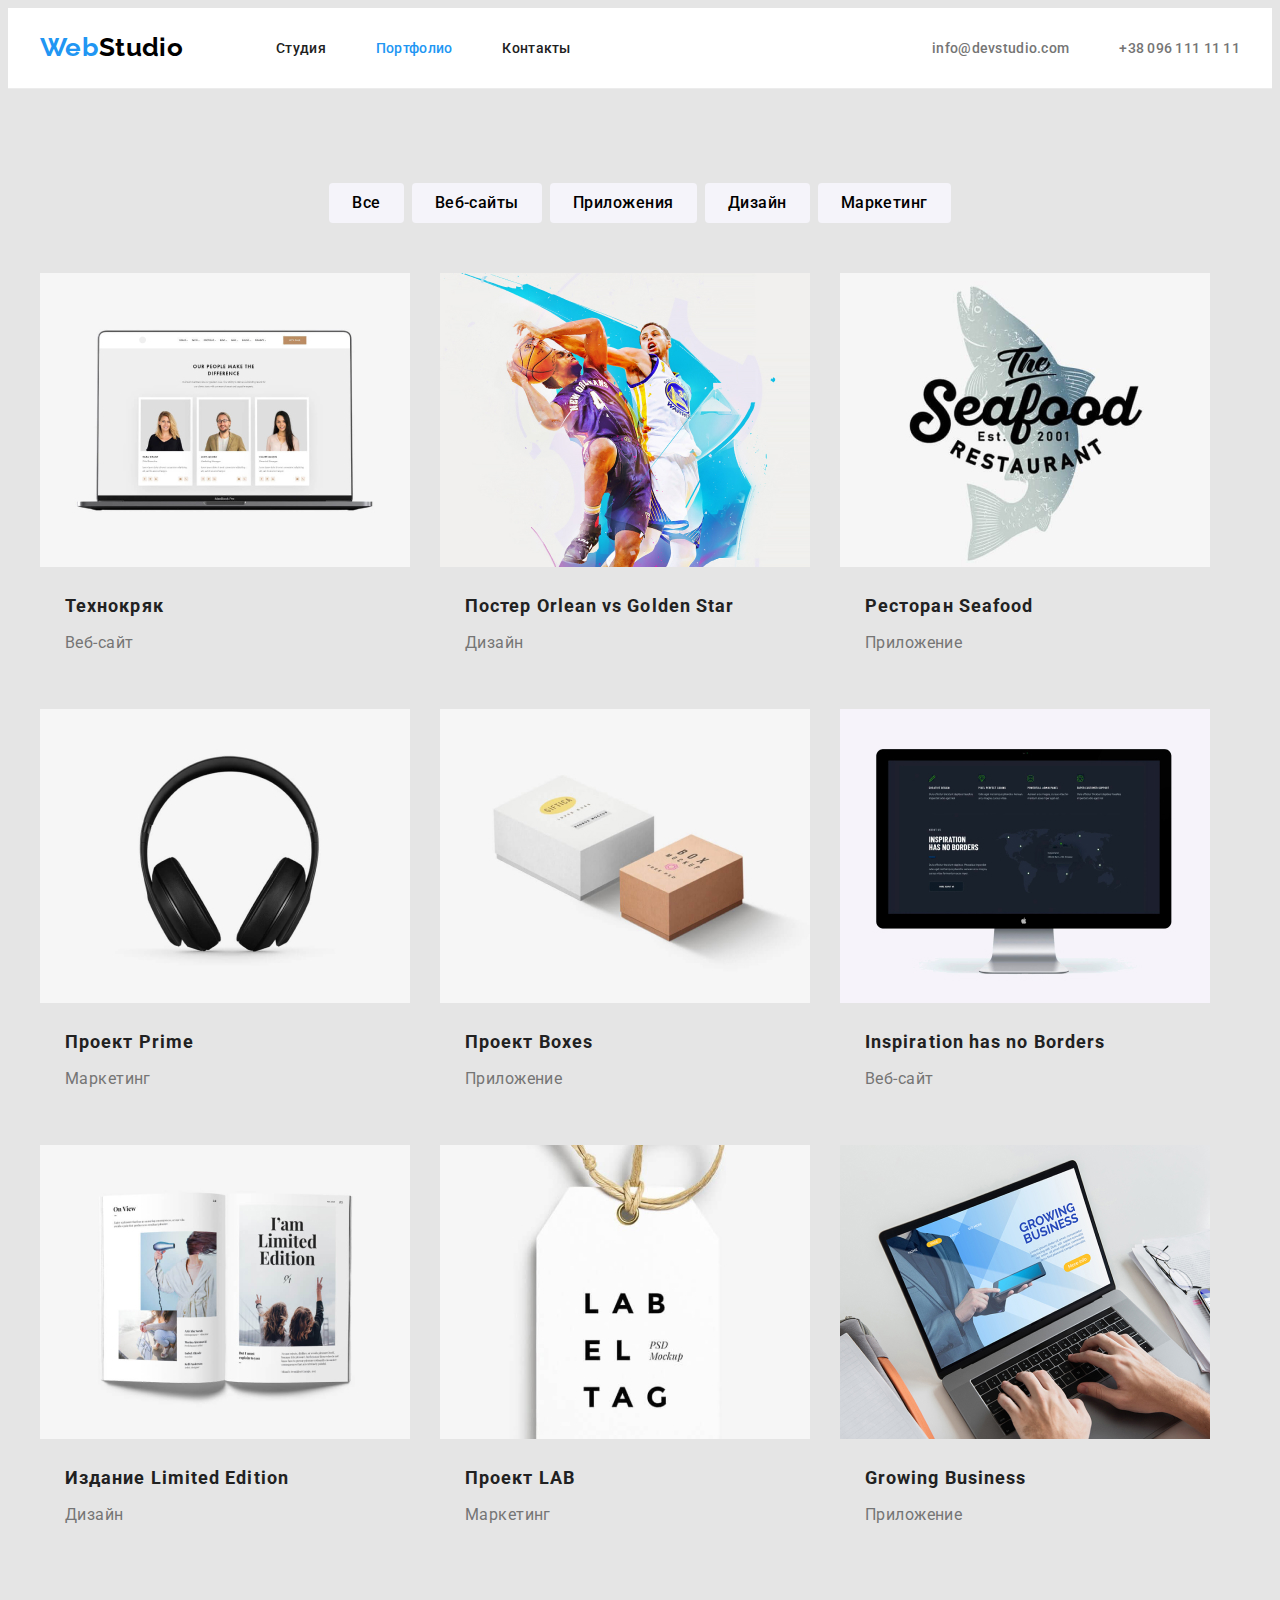
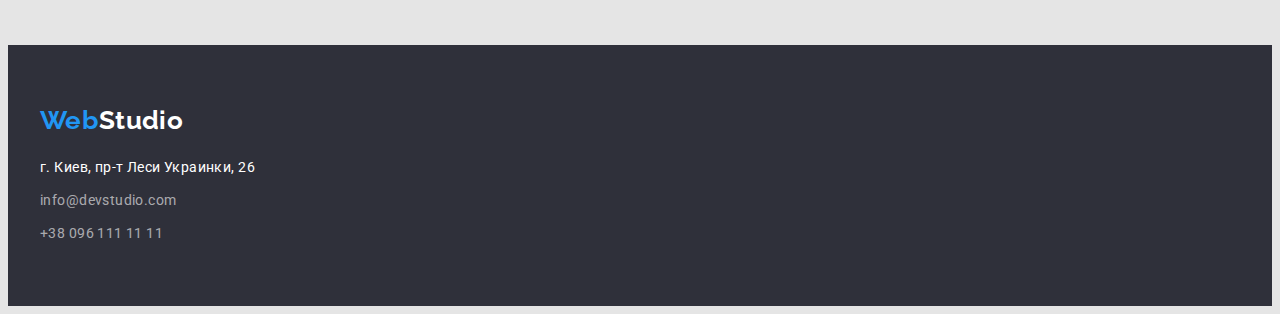
==== commit f0e761da: "Исправленые замечания по ДЗ" ====
--- a/portfolio.html
+++ b/portfolio.html
@@ -26,22 +26,22 @@
                 <span class="second-part">Studio</span>
             </a>
             <ul class="site-nav list">
-                <li class="item">
+                <li class="nav-item">
                     <a href="./index.html" class="link">Студия</a>
                 </li>
-                <li class="item">
+                <li class="nav-item">
                     <a href="./portfolio.html" class="link current">Портфолио</a>
                 </li>
-                <li class="item">
+                <li class="nav-item">
                     <a href="#" class="link">Контакты</a>
                 </li>
             </ul>
         </nav>
         <ul class="contact list">
-            <li class="item">
+            <li class="nav-item">
                 <a href="mailto:info@devstudio.com" class="link">info@devstudio.com</a>
             </li>
-            <li class="item">
+            <li class="nav-item">
                 <a href="tel:+380961111111" class="link">+38 096 111 11 11</a>
             </li>
         </ul>
@@ -131,7 +131,7 @@
               <li class="collection-item">
                   <a href="#" class="link">
                     <img src="./images/portfolio/lm-edition.jpg" alt="Открытая книга" width="370" height="294">
-                     <div class="examples-description"></div>
+                     <div class="examples-description">
                     <h2 class="title">Издание <span lang="en">Limited Edition</span></h2>
                     <p class="text">Дизайн</p>
                     </div>
@@ -140,7 +140,7 @@
               <li class="collection-item">
                   <a href="#" class="link">
                     <img src="./images/portfolio/lab.jpg" alt="Этикетка с логотипом проекта" width="370" height="294">
-                     <div class="examples-description"></div>
+                    <div class="examples-description">
                     <h2 class="title">Проект <span lang="en">LAB</span></h2>
                     <p class="text">Маркетинг</p>
                     </div>
@@ -149,7 +149,7 @@
               <li class="collection-item">
                   <a href="#" class="link">
                     <img src="./images/portfolio/business.jpg" alt="Пользователь печатает на клавиатуре ноутбука" width="370" height="294">
-                     <div class="examples-description"></div>
+                    <div class="examples-description">
                     <h2 lang="en" class="title">Growing Business</h2>
                     <p class="text">Приложение</p>
                     </div>
--- a/css/styles.css
+++ b/css/styles.css
@@ -138,7 +138,7 @@
     letter-spacing: 0.02em;
 }
 
-.site-nav .item:not(:last-child) {
+.site-nav .nav-item:not(:last-child) {
     margin-right: 50px;
 }
 
@@ -156,7 +156,7 @@
     margin-left: auto;
 }
 
-.contact .item + .item{
+.contact .nav-item + .nav-item{
     margin-left: 50px;
 }
 
@@ -415,4 +415,5 @@
 
 .examples-description {
     padding: 20px 24px;
-}
+    border: 1px solid transparent;
+}
